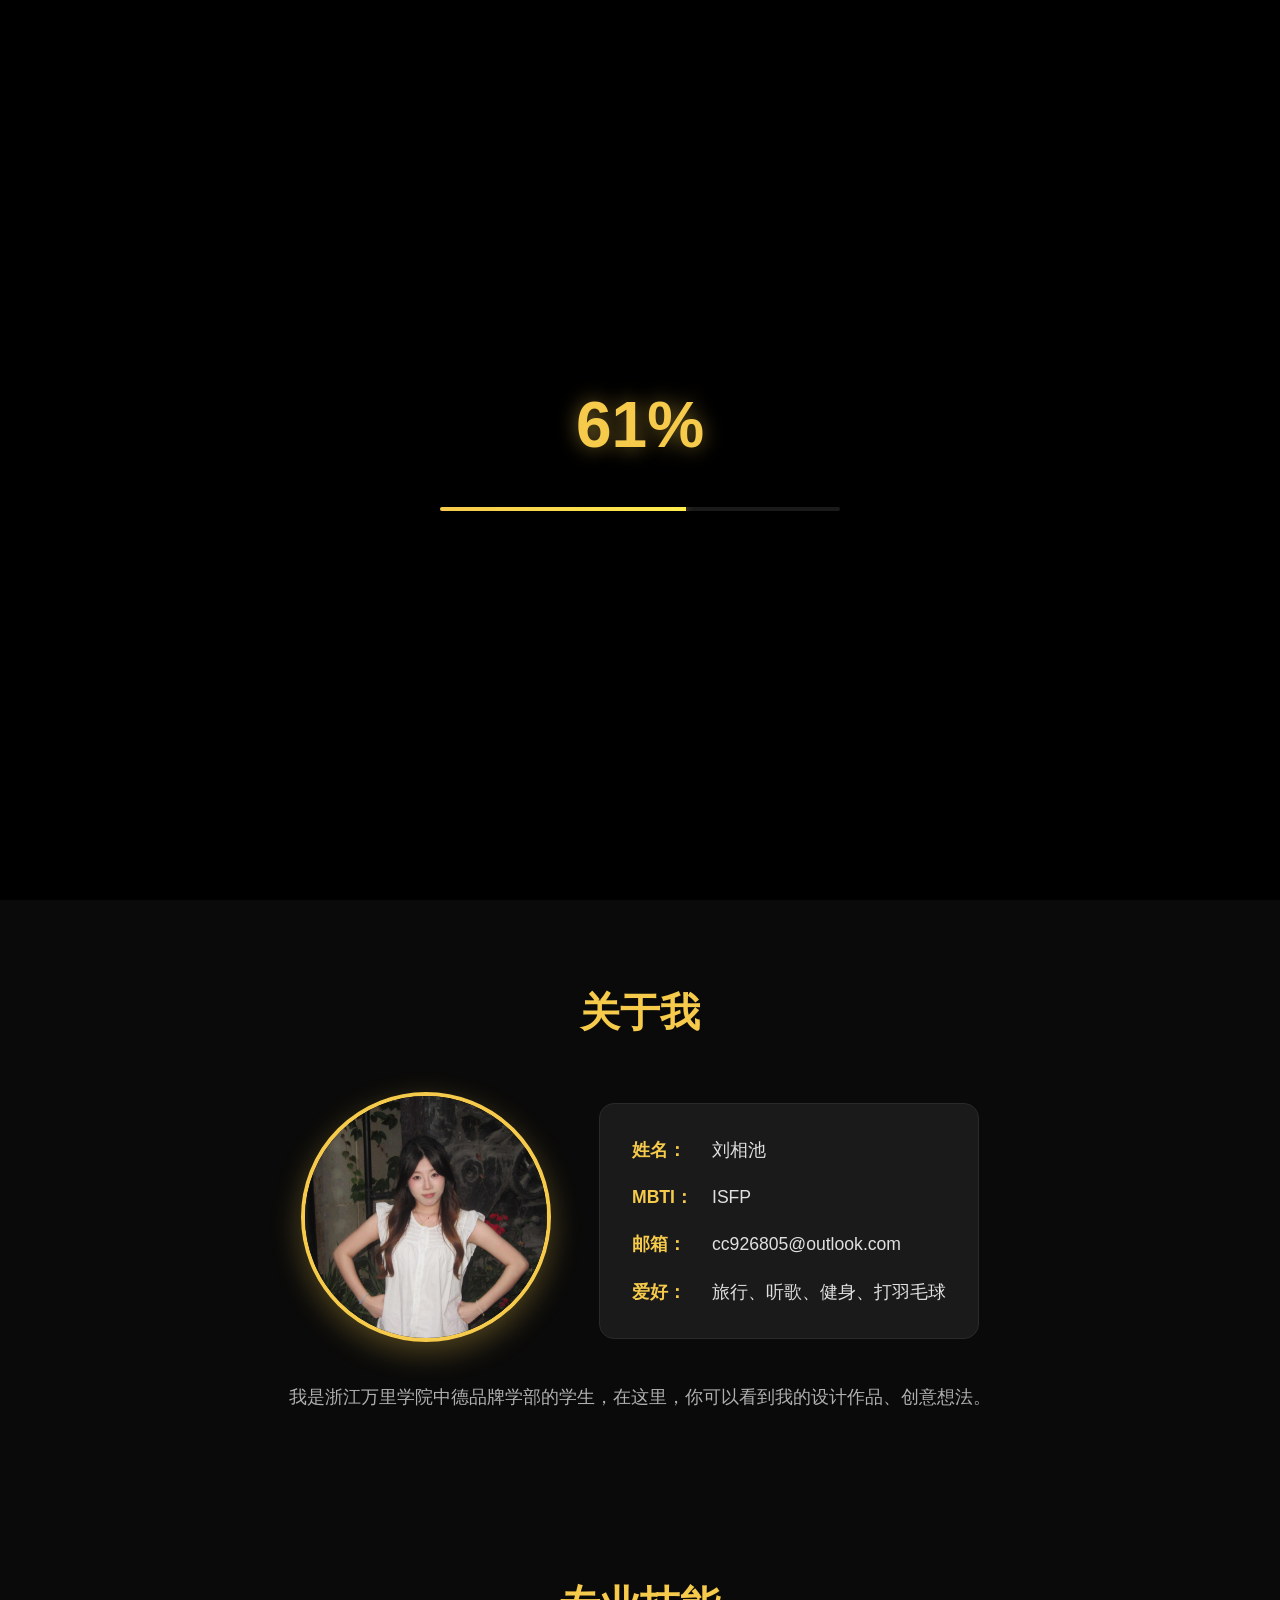
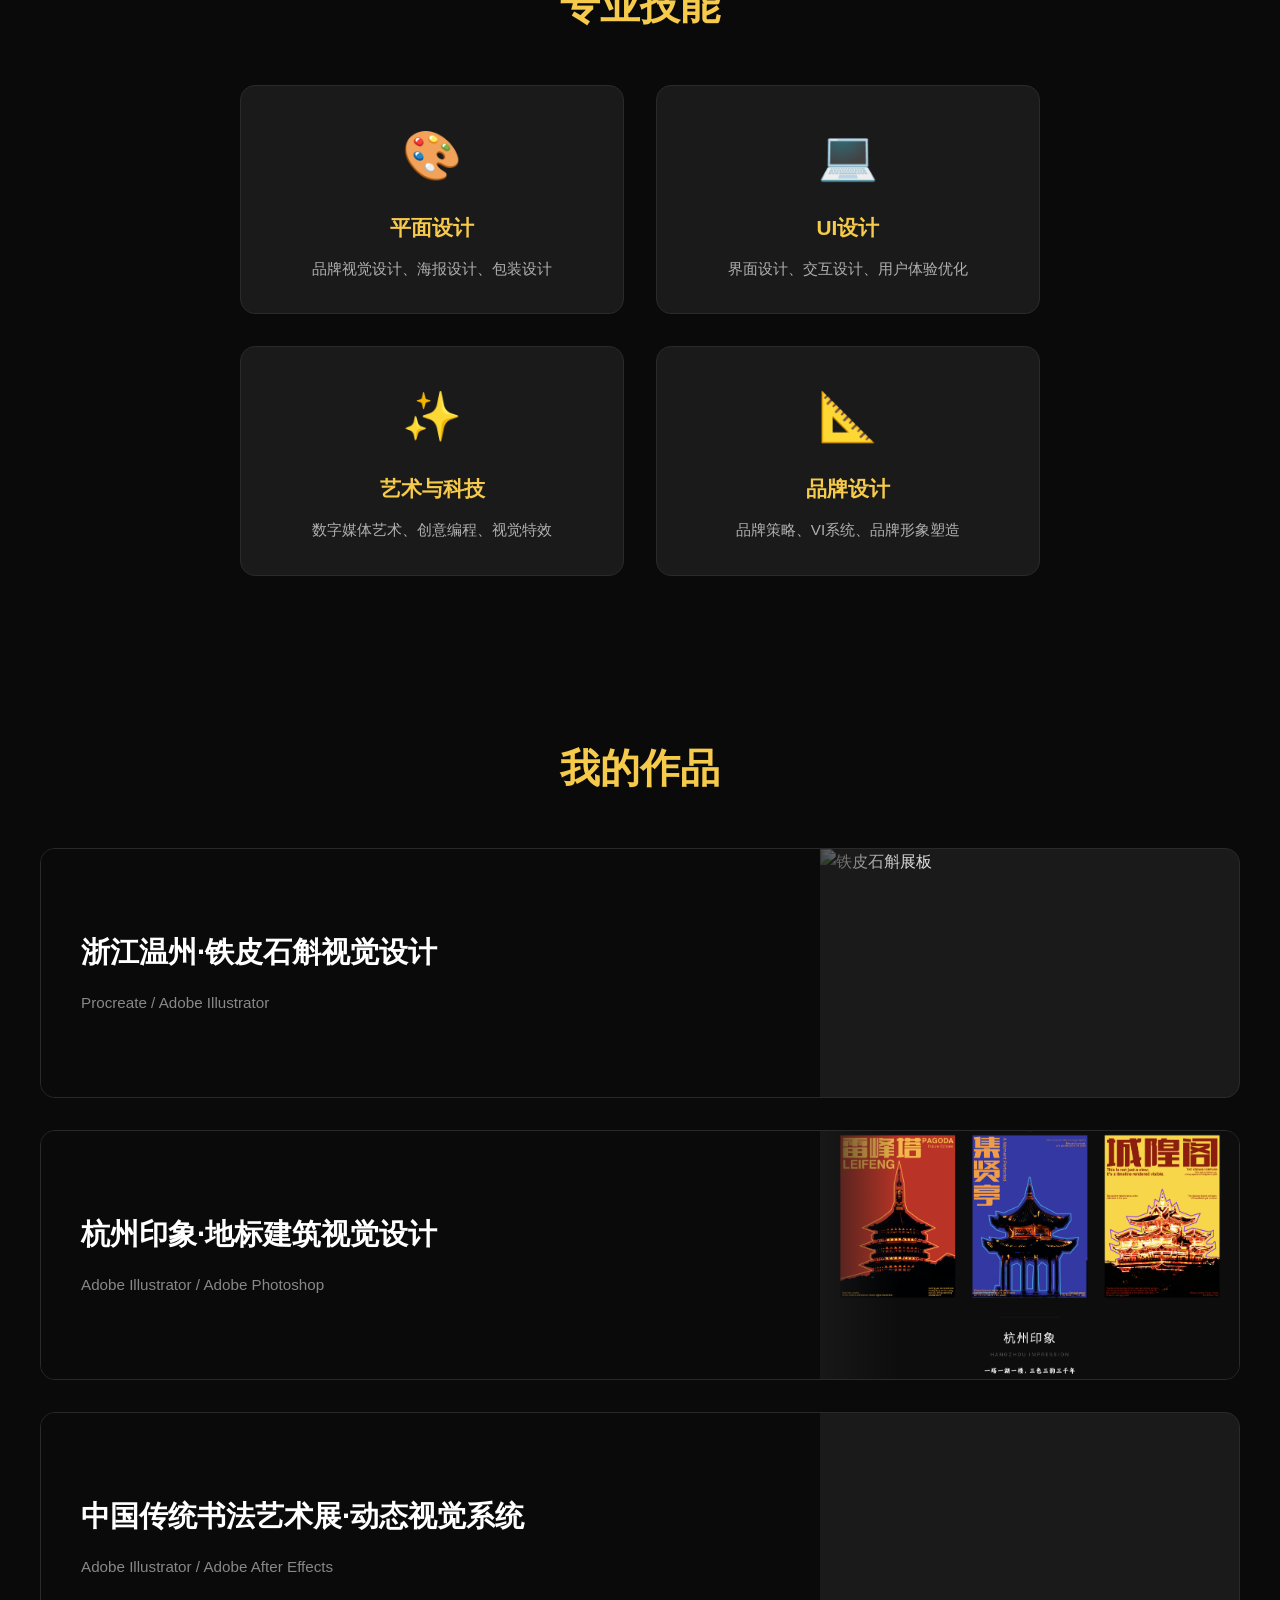
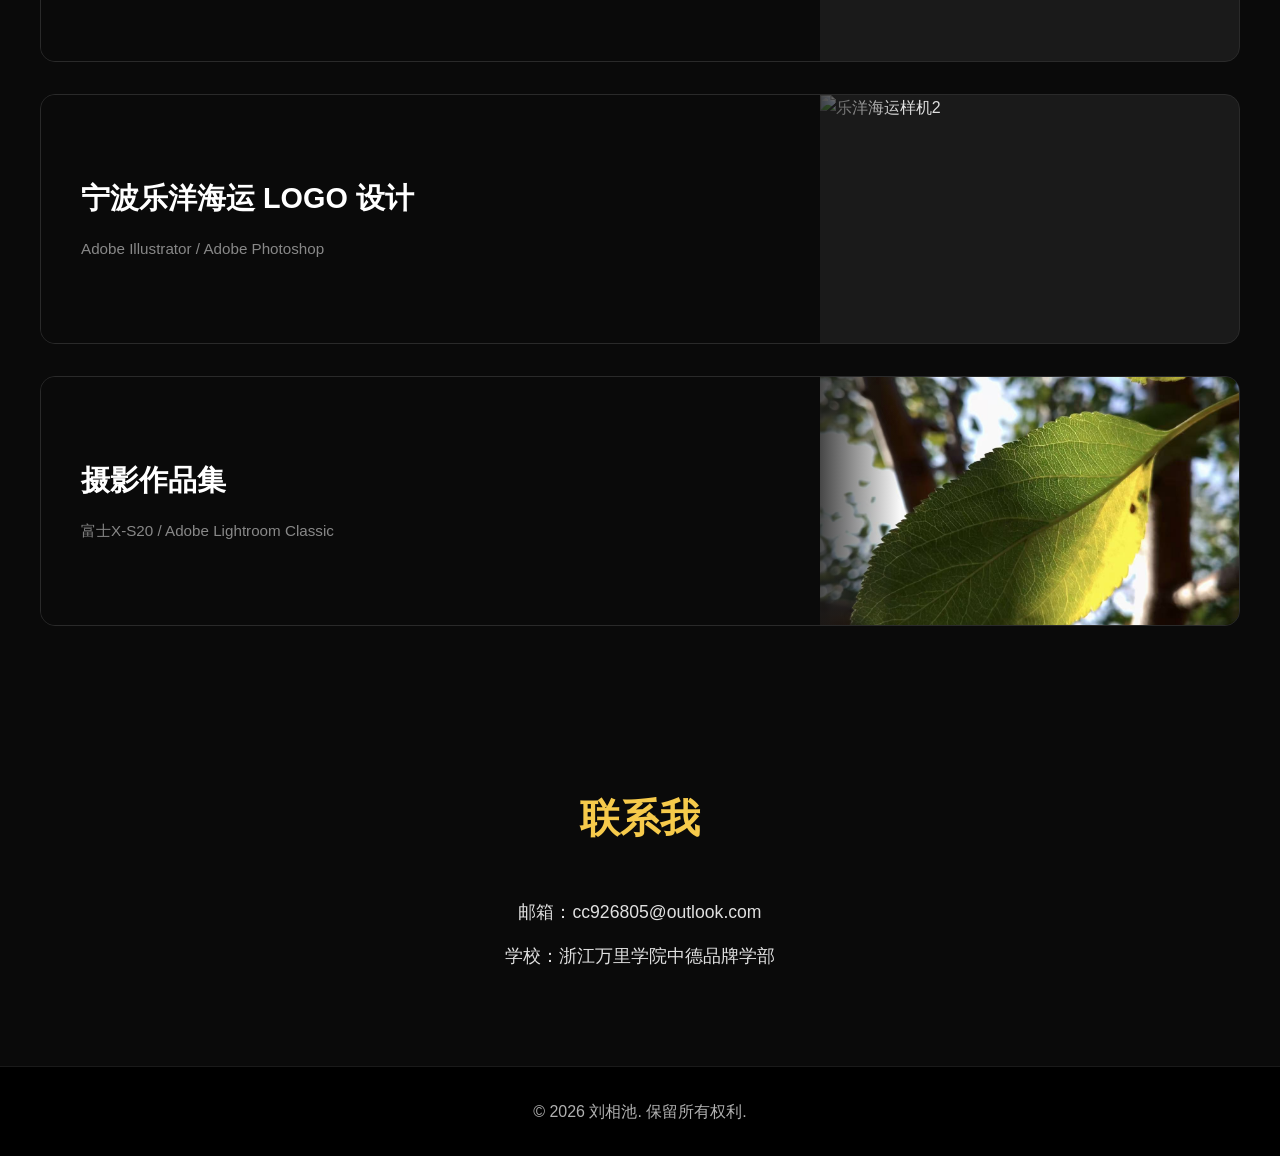
==== index.html @ c7045149 "更新作品集网站：添加多个作品项目" ====
<!DOCTYPE html>
<html lang="zh-CN">
<head>
    <meta charset="UTF-8">
    <meta name="viewport" content="width=device-width, initial-scale=1.0">
    <title>刘相池 - 作品集</title>
    <link rel="stylesheet" href="style.css">
</head>
<body>
    <!-- 加载页面 -->
    <div id="loader" class="loader">
        <div class="loader-content">
            <div class="progress-text" id="progress-text">0%</div>
            <div class="progress-bar">
                <div class="progress-fill" id="progress-fill"></div>
            </div>
        </div>
    </div>

    <!-- 导航栏 -->
    <nav class="navbar">
        <div class="container">
            <div class="logo">ELLA</div>
            <ul class="nav-links">
                <li><a href="#home">首页</a></li>
                <li><a href="#about">关于我</a></li>
                <li><a href="#skills">专业技能</a></li>
                <li><a href="#portfolio">作品集</a></li>
                <li><a href="#contact">联系方式</a></li>
            </ul>
        </div>
    </nav>

    <!-- 首页部分 -->
    <section id="home" class="hero">
        <div class="container">
            <div class="hero-content">
                <h1 class="hero-title">
                    <span class="hello">HELLO</span><br>
                    <span class="im">I'M</span><br>
                    <span class="name-liu">LIU</span><br>
                    <span class="name-xiangchi">XIANGCHI</span>
                </h1>
                <p class="hero-subtitle">浙江万里学院中德品牌学部 | 艺术与科技 | 平面设计 | UI设计</p>
            </div>
        </div>
    </section>

    <!-- 关于我部分 -->
    <section id="about" class="about">
        <div class="container">
            <h2>关于我</h2>
            <div class="about-content">
                <div class="about-avatar">
                    <img src="images/头像.JPG" alt="刘相池头像">
                </div>
                <div class="about-info-card">
                    <div class="info-item">
                        <span class="info-label">姓名：</span>
                        <span class="info-value">刘相池</span>
                    </div>
                    <div class="info-item">
                        <span class="info-label">MBTI：</span>
                        <span class="info-value">ISFP</span>
                    </div>
                    <div class="info-item">
                        <span class="info-label">邮箱：</span>
                        <span class="info-value">cc926805@outlook.com</span>
                    </div>
                    <div class="info-item">
                        <span class="info-label">爱好：</span>
                        <span class="info-value">旅行、听歌、健身、打羽毛球</span>
                    </div>
                </div>
            </div>
            <div class="about-description">
                <p>我是浙江万里学院中德品牌学部的学生，在这里，你可以看到我的设计作品、创意想法。</p>
            </div>
        </div>
    </section>

    <!-- 专业技能部分 -->
    <section id="skills" class="skills">
        <div class="container">
            <h2>专业技能</h2>
            <div class="skills-grid">
                <div class="skill-item">
                    <div class="skill-icon">🎨</div>
                    <h3>平面设计</h3>
                    <p>品牌视觉设计、海报设计、包装设计</p>
                </div>
                <div class="skill-item">
                    <div class="skill-icon">💻</div>
                    <h3>UI设计</h3>
                    <p>界面设计、交互设计、用户体验优化</p>
                </div>
                <div class="skill-item">
                    <div class="skill-icon">✨</div>
                    <h3>艺术与科技</h3>
                    <p>数字媒体艺术、创意编程、视觉特效</p>
                </div>
                <div class="skill-item">
                    <div class="skill-icon">📐</div>
                    <h3>品牌设计</h3>
                    <p>品牌策略、VI系统、品牌形象塑造</p>
                </div>
            </div>
        </div>
    </section>

    <!-- 作品集部分 -->
    <section id="portfolio" class="portfolio">
        <div class="container">
            <h2>我的作品</h2>
            <div class="portfolio-list">
                <!-- 作品卡片 1 -->
                <a href="project-dendrobium.html" class="portfolio-card-link">
                    <div class="portfolio-card">
                        <div class="card-left">
                            <h3>浙江温州·铁皮石斛视觉设计</h3>
                            <p class="software">Procreate / Adobe Illustrator</p>
                        </div>
                        <div class="card-right">
                            <div class="portfolio-preview">
                                <img src="images/展板.jpg" alt="铁皮石斛展板" class="preview-image">
                            </div>
                        </div>
                    </div>
                </a>

                <!-- 作品卡片 2 -->
                <a href="project-hangzhou.html" class="portfolio-card-link">
                    <div class="portfolio-card">
                        <div class="card-left">
                            <h3>杭州印象·地标建筑视觉设计</h3>
                            <p class="software">Adobe Illustrator / Adobe Photoshop</p>
                        </div>
                        <div class="card-right">
                            <div class="portfolio-preview">
                                <img src="images/展示图.png" alt="杭州地标建筑展示图" class="preview-image">
                            </div>
                        </div>
                    </div>
                </a>

                <!-- 作品卡片 3 -->
                <a href="project-calligraphy.html" class="portfolio-card-link">
                    <div class="portfolio-card">
                        <div class="card-left">
                            <h3>中国传统书法艺术展·动态视觉系统</h3>
                            <p class="software">Adobe Illustrator / Adobe After Effects</p>
                        </div>
                        <div class="card-right">
                            <div class="portfolio-preview">
                                <video src="images/final1.mp4" autoplay muted loop class="preview-video"></video>
                            </div>
                        </div>
                    </div>
                </a>

                <!-- 作品卡片 4 -->
                <a href="project-leyang.html" class="portfolio-card-link">
                    <div class="portfolio-card">
                        <div class="card-left">
                            <h3>宁波乐洋海运 LOGO 设计</h3>
                            <p class="software">Adobe Illustrator / Adobe Photoshop</p>
                        </div>
                        <div class="card-right">
                            <div class="portfolio-preview">
                                <img src="images/样机2.png" alt="乐洋海运样机2" class="preview-image">
                            </div>
                        </div>
                    </div>
                </a>

                <!-- 作品卡片 5 -->
                <a href="project-photography.html" class="portfolio-card-link">
                    <div class="portfolio-card">
                        <div class="card-left">
                            <h3>摄影作品集</h3>
                            <p class="software">富士X-S20 / Adobe Lightroom Classic</p>
                        </div>
                        <div class="card-right">
                            <div class="portfolio-preview">
                                <img src="images/叶.png" alt="摄影作品-叶" class="preview-image">
                            </div>
                        </div>
                    </div>
                </a>
            </div>
        </div>
    </section>

    <!-- 联系方式部分 -->
    <section id="contact" class="contact">
        <div class="container">
            <h2>联系我</h2>
            <div class="contact-info">
                <p>邮箱：cc926805@outlook.com</p>
                <p>学校：浙江万里学院中德品牌学部</p>
            </div>
        </div>
    </section>

    <!-- 页脚 -->
    <footer class="footer">
        <div class="container">
            <p>&copy; 2026 刘相池. 保留所有权利.</p>
        </div>
    </footer>

    <script src="script.js"></script>
</body>
</html>
---- style.css ----
/* 全局样式重置 */
* {
    margin: 0;
    padding: 0;
    box-sizing: border-box;
}

body {
    font-family: 'Microsoft YaHei', Arial, sans-serif;
    line-height: 1.6;
    color: #e0e0e0;
    background-color: #0a0a0a;
}

.container {
    max-width: 1600px;
    margin: 0 auto;
    padding: 0 20px;
}

/* 加载页面样式 */
.loader {
    position: fixed;
    top: 0;
    left: 0;
    width: 100%;
    height: 100%;
    background: #000;
    display: flex;
    justify-content: center;
    align-items: center;
    z-index: 9999;
    transition: opacity 0.5s ease, visibility 0.5s ease;
}

.loader.hidden {
    opacity: 0;
    visibility: hidden;
}

.loader-content {
    text-align: center;
    width: 400px;
}

.loader-text {
    color: #f6ca4b;
    font-size: 1.2rem;
    margin-bottom: 20px;
    letter-spacing: 2px;
}

.progress-bar {
    width: 100%;
    height: 4px;
    background: #1a1a1a;
    border-radius: 2px;
    overflow: hidden;
    margin-bottom: 15px;
}

.progress-fill {
    height: 100%;
    background: linear-gradient(90deg, #f6ca4b, #ffed4e);
    width: 0%;
    transition: width 0.3s ease;
    box-shadow: 0 0 10px rgba(246, 202, 75, 0.5);
}

.progress-text {
    color: #f6ca4b;
    font-size: 4rem;
    font-weight: bold;
    margin-bottom: 30px;
    text-shadow: 0 0 20px rgba(246, 202, 75, 0.5);
}

/* 导航栏样式 */
.navbar {
    background: rgba(10, 10, 10, 0.95);
    backdrop-filter: blur(10px);
    box-shadow: 0 2px 10px rgba(0,0,0,0.5);
    position: fixed;
    width: 100%;
    top: 0;
    z-index: 1000;
    border-bottom: 1px solid #1a1a1a;
}

.navbar .container {
    display: flex;
    justify-content: space-between;
    align-items: center;
    padding: 1rem 20px;
}

.logo {
    font-size: 1.5rem;
    font-weight: bold;
    color: #f6ca4b;
}

.nav-links {
    display: flex;
    list-style: none;
    gap: 2rem;
}

.nav-links a {
    text-decoration: none;
    color: #e0e0e0;
    transition: color 0.3s;
}

.nav-links a:hover {
    color: #f6ca4b;
}

/* 首页英雄区域 */
.hero {
    background: #0a0a0a;
    color: #e0e0e0;
    padding: 150px 0 100px;
    min-height: 100vh;
    display: flex;
    align-items: center;
    position: relative;
    overflow: hidden;
}

.hero .container {
    display: flex;
    justify-content: flex-start;
    width: 100%;
}

.hero-content {
    text-align: left;
    max-width: 800px;
}

.hero-title {
    font-family: 'Futura', 'Futura Bold', 'Montserrat', 'PingFang SC', 'Microsoft YaHei', sans-serif;
    font-size: 6rem;
    line-height: 0.7;
    margin-bottom: 3rem;
    font-weight: 700;
    letter-spacing: 1px;
}

.hero-title .hello {
    color: #ffffff;
    font-size: 6rem;
    font-weight: 700;
    letter-spacing: 2px;
    display: block;
    margin-bottom: 0;
    transition: all 0.4s cubic-bezier(0.4, 0, 0.2, 1);
    transform-origin: left center;
    cursor: default;
}

.hero-title .hello:hover {
    color: #f6ca4b;
    transform: scaleX(1.15);
}

.hero-title .im {
    color: #ffffff;
    font-size: 6rem;
    font-weight: 700;
    letter-spacing: 2px;
    display: block;
    margin-bottom: 0;
    transition: all 0.4s cubic-bezier(0.4, 0, 0.2, 1);
    transform-origin: left center;
    cursor: default;
}

.hero-title .im:hover {
    color: #f6ca4b;
    transform: scaleX(1.15);
}

.hero-title .name-liu {
    color: #ffffff;
    font-weight: 700;
    font-size: 6rem;
    display: block;
    margin-bottom: 0;
    transition: all 0.4s cubic-bezier(0.4, 0, 0.2, 1);
    transform-origin: left center;
    cursor: default;
}

.hero-title .name-liu:hover {
    color: #f6ca4b;
    transform: scaleX(1.15);
}

.hero-title .name-xiangchi {
    color: #ffffff;
    font-weight: 700;
    font-size: 6rem;
    display: block;
    transition: all 0.4s cubic-bezier(0.4, 0, 0.2, 1);
    transform-origin: left center;
    cursor: default;
}

.hero-title .name-xiangchi:hover {
    color: #f6ca4b;
    transform: scaleX(1.15);
}

.hero-subtitle {
    font-size: 1.2rem;
    margin-bottom: 2rem;
    color: #b0b0b0;
    text-align: left;
}

.btn {
    display: inline-block;
    padding: 12px 30px;
    background: linear-gradient(135deg, #f6ca4b, #ffed4e);
    color: #0a0a0a;
    text-decoration: none;
    border-radius: 30px;
    transition: transform 0.3s, box-shadow 0.3s;
    font-weight: bold;
}

.btn:hover {
    transform: translateY(-3px);
    box-shadow: 0 10px 20px rgba(246, 202, 75, 0.3);
}

/* 关于我部分 */
.about {
    padding: 80px 0;
    background: #0a0a0a;
}

.about h2 {
    text-align: center;
    font-size: 2.5rem;
    margin-bottom: 3rem;
    color: #f6ca4b;
}

.about-content {
    display: flex;
    align-items: center;
    justify-content: center;
    gap: 3rem;
    max-width: 900px;
    margin: 0 auto;
}

/* 头像样式 */
.about-avatar {
    flex-shrink: 0;
}

.about-avatar img {
    width: 250px;
    height: 250px;
    object-fit: cover;
    border-radius: 50%;
    border: 4px solid #f6ca4b;
    box-shadow: 0 10px 30px rgba(246, 202, 75, 0.3);
    transition: transform 0.3s ease, box-shadow 0.3s ease;
}

.about-avatar img:hover {
    transform: scale(1.05);
    box-shadow: 0 15px 40px rgba(246, 202, 75, 0.5);
}

/* 信息卡片样式 */
.about-info-card {
    background: #1a1a1a;
    border: 1px solid #2a2a2a;
    border-radius: 15px;
    padding: 2rem;
    width: fit-content;
    min-width: 350px;
}

.info-item {
    display: flex;
    margin-bottom: 1.2rem;
    font-size: 1.1rem;
    line-height: 1.6;
}

.info-item:last-child {
    margin-bottom: 0;
}

.info-label {
    color: #f6ca4b;
    font-weight: 600;
    min-width: 80px;
    flex-shrink: 0;
}

.info-value {
    color: #e0e0e0;
}

/* 描述文字 */
.about-description {
    max-width: 800px;
    margin: 2rem auto 0;
    text-align: center;
}

.about-description p {
    font-size: 1.1rem;
    line-height: 1.8;
    color: #b0b0b0;
}

/* 专业技能部分 */
.skills {
    padding: 80px 0;
    background: #0a0a0a;
}

.skills h2 {
    text-align: center;
    font-size: 2.5rem;
    margin-bottom: 3rem;
    color: #f6ca4b;
}

.skills-grid {
    display: grid;
    grid-template-columns: repeat(2, 1fr);
    gap: 2rem;
    max-width: 800px;
    margin: 0 auto;
}

.skill-item {
    background: #1a1a1a;
    padding: 2rem;
    border-radius: 15px;
    text-align: center;
    border: 1px solid #2a2a2a;
    transition: transform 0.3s ease, box-shadow 0.3s ease;
}

.skill-item:hover {
    transform: translateY(-10px);
    box-shadow: 0 10px 30px rgba(246, 202, 75, 0.2);
    border-color: #f6ca4b;
}

.skill-icon {
    font-size: 3rem;
    margin-bottom: 1rem;
}

.skill-item h3 {
    color: #f6ca4b;
    font-size: 1.3rem;
    margin-bottom: 0.8rem;
}

.skill-item p {
    color: #b0b0b0;
    font-size: 0.95rem;
    line-height: 1.6;
}

/* 作品集部分 */
.portfolio {
    padding: 80px 0;
    background: #0a0a0a;
}

.portfolio h2 {
    text-align: center;
    font-size: 2.5rem;
    margin-bottom: 3rem;
    color: #f6ca4b;
}

.portfolio-list {
    display: flex;
    flex-direction: column;
    gap: 2rem;
    max-width: 1200px;
    margin: 0 auto;
}

.portfolio-card {
    display: flex;
    background: #1a1a1a;
    border-radius: 15px;
    overflow: hidden;
    border: 1px solid #2a2a2a;
    transition: all 0.3s cubic-bezier(0.4, 0, 0.2, 1);
    height: 250px;
}

.portfolio-card-link {
    text-decoration: none;
    color: inherit;
    display: block;
}

.portfolio-card-link:hover .portfolio-card {
    transform: translateY(-8px);
    border-color: #f6ca4b;
    box-shadow: 0 15px 40px rgba(246, 202, 75, 0.2);
}

.card-left {
    flex: 0 0 65%;
    padding: 2.5rem;
    display: flex;
    flex-direction: column;
    justify-content: center;
    background: #0a0a0a;
}

.card-left h3 {
    color: #ffffff;
    font-size: 1.8rem;
    margin-bottom: 1rem;
    font-weight: 700;
}

.card-left .software {
    color: #888;
    font-size: 0.95rem;
    line-height: 1.6;
}

.card-right {
    flex: 0 0 35%;
    position: relative;
    overflow: hidden;
    display: flex;
    align-items: center;
    justify-content: center;
}

.portfolio-preview {
    width: 100%;
    height: 100%;
    position: relative;
    overflow: hidden;
}

.portfolio-preview::before {
    content: '';
    position: absolute;
    left: 0;
    top: 0;
    width: 80px;
    height: 100%;
    background: linear-gradient(to right, rgba(26, 26, 26, 0.8), transparent);
    z-index: 1;
    pointer-events: none;
}

.preview-placeholder {
    width: 100%;
    height: 100%;
    background: linear-gradient(135deg, #2a2a2a 0%, #3a3a3a 100%);
    display: flex;
    align-items: center;
    justify-content: center;
    color: #666;
    font-size: 1.2rem;
    transition: transform 0.4s ease;
}

.preview-image {
    width: 100%;
    height: 100%;
    object-fit: cover;
    object-position: center center;
    transition: transform 0.4s ease;
}

.preview-video {
    width: 100%;
    height: 100%;
    object-fit: cover;
    transition: transform 0.4s ease;
}

.portfolio-card:hover .preview-image {
    transform: scale(1.05);
}

/* 联系方式部分 */
.contact {
    padding: 80px 0;
    background: #0a0a0a;
}

.contact h2 {
    text-align: center;
    font-size: 2.5rem;
    margin-bottom: 3rem;
    color: #f6ca4b;
}

.contact-info {
    text-align: center;
}

.contact-info p {
    font-size: 1.1rem;
    margin-bottom: 1rem;
    color: #e0e0e0;
}

/* 页脚 */
.footer {
    background: #000;
    color: #b0b0b0;
    text-align: center;
    padding: 2rem 0;
    border-top: 1px solid #1a1a1a;
}

/* 响应式设计 */
@media (max-width: 768px) {
    .nav-links {
        gap: 1rem;
    }
    
    .hero-title {
        font-size: 3.5rem;
    }
    
    .hero-title .hello,
    .hero-title .im,
    .hero-title .name-liu,
    .hero-title .name-xiangchi {
        font-size: 3.5rem;
    }
    
    .hero-subtitle {
        font-size: 1rem;
    }
    
    /* 关于我部分响应式 */
    .about-content {
        flex-direction: column;
        gap: 2rem;
    }
    
    .about-avatar img {
        width: 200px;
        height: 200px;
    }
    
    .about-info-card {
        width: 100%;
    }
    
    .info-label {
        min-width: 60px;
    }
    
    .hero-decoration {
        width: 250px;
        height: 250px;
        right: 5%;
    }
    
    .portfolio-grid {
        grid-template-columns: 1fr;
    }
}
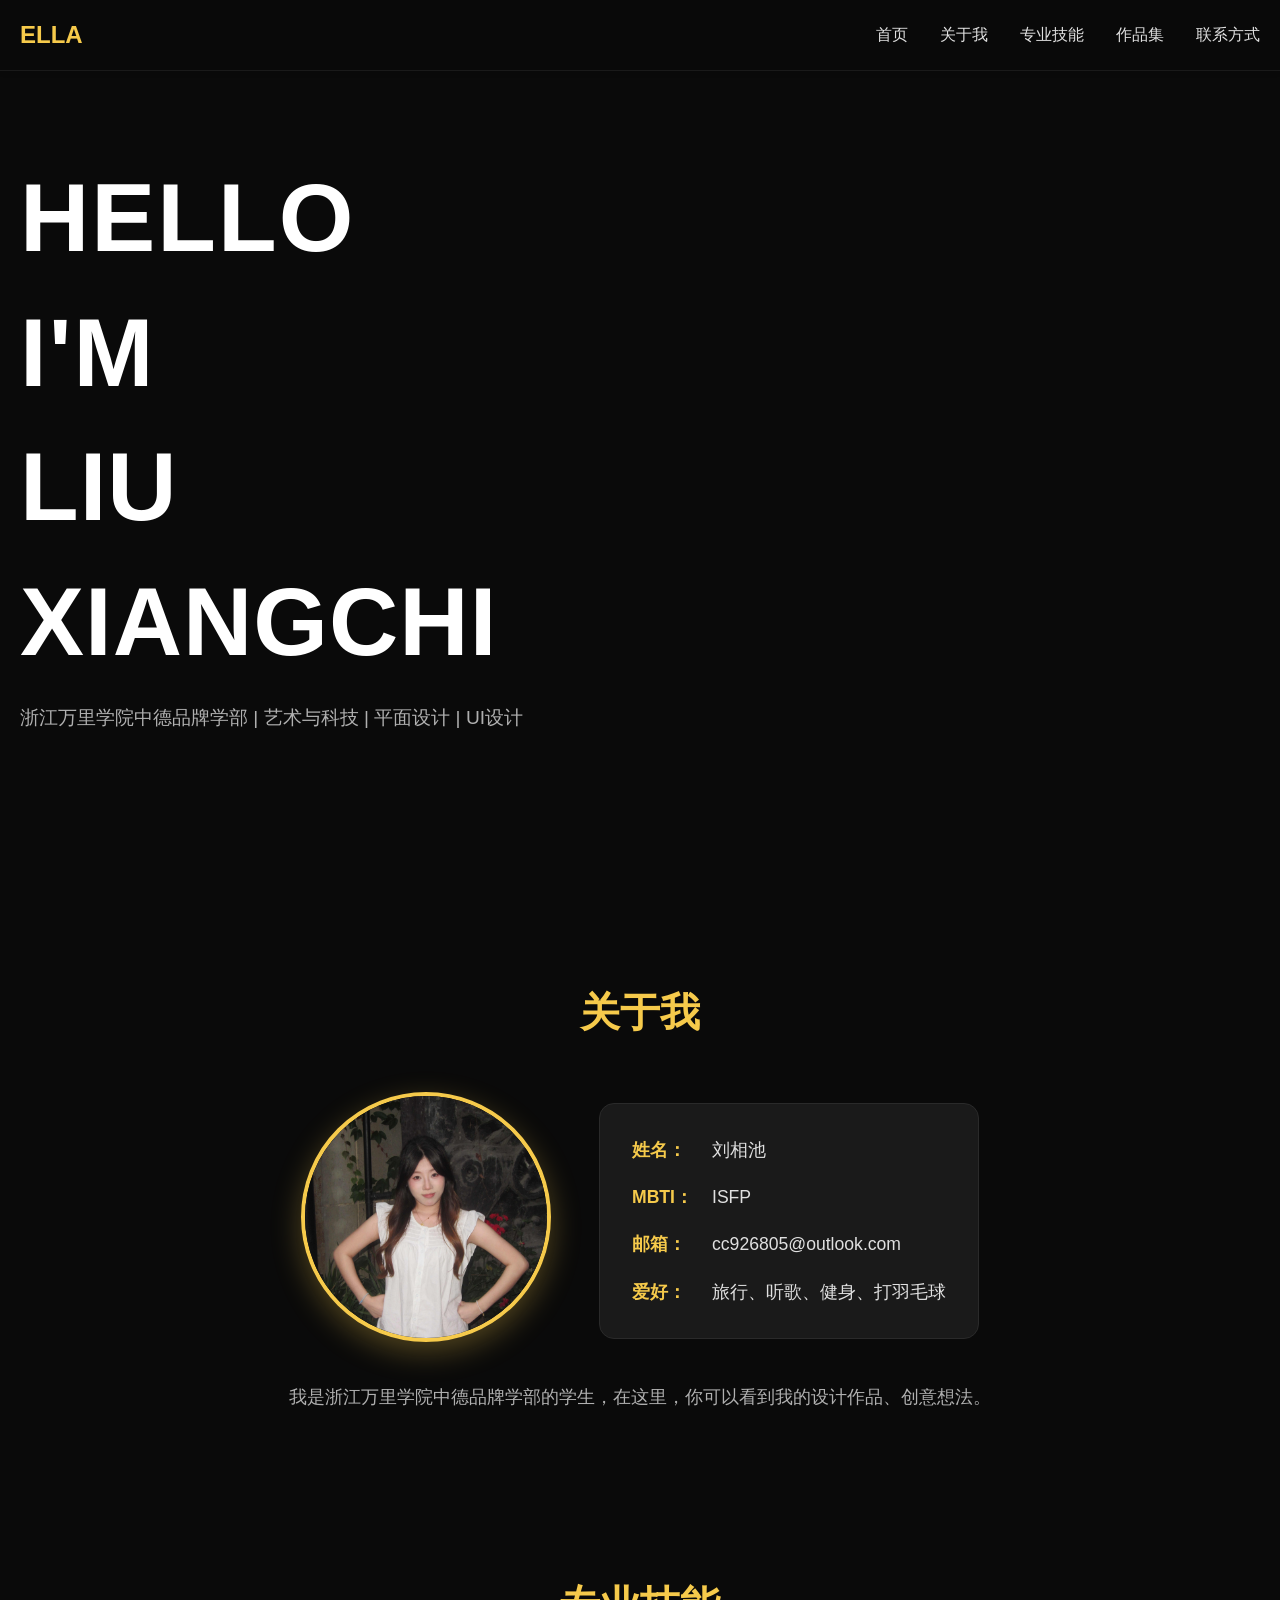
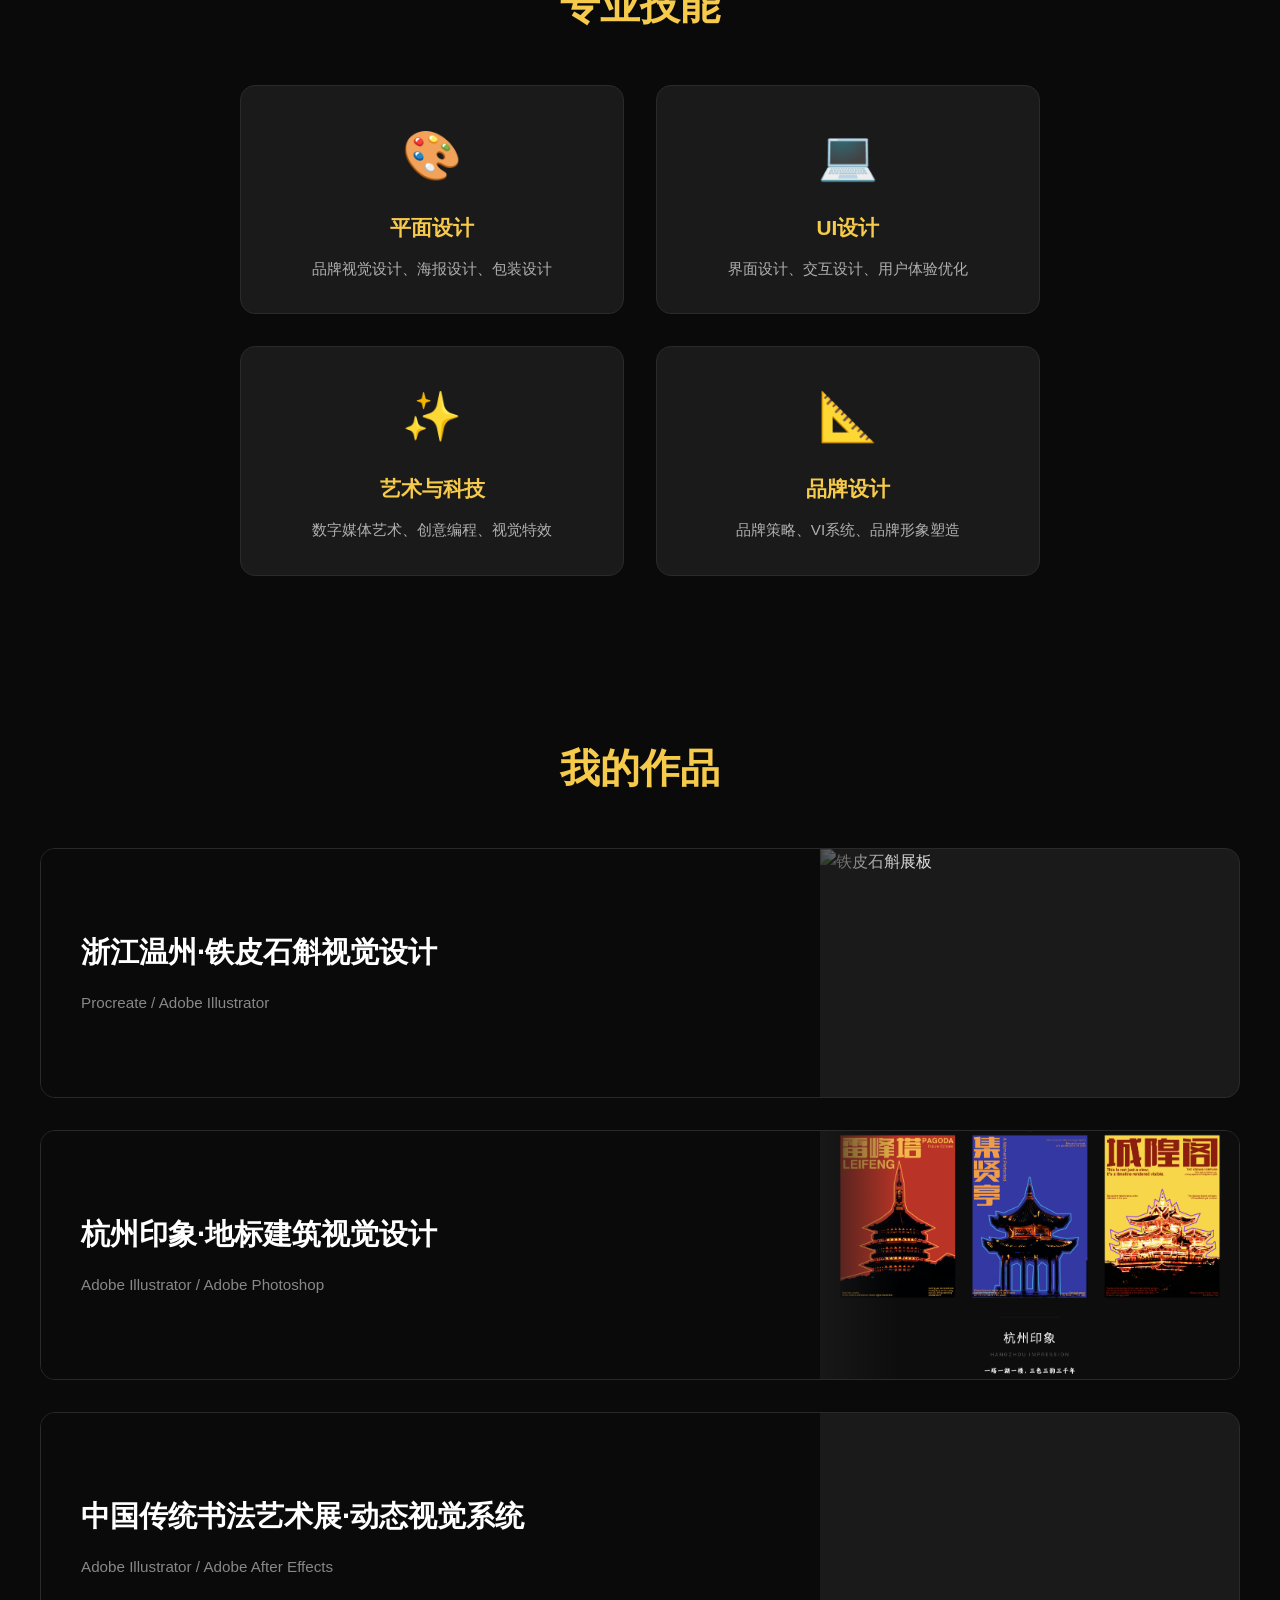
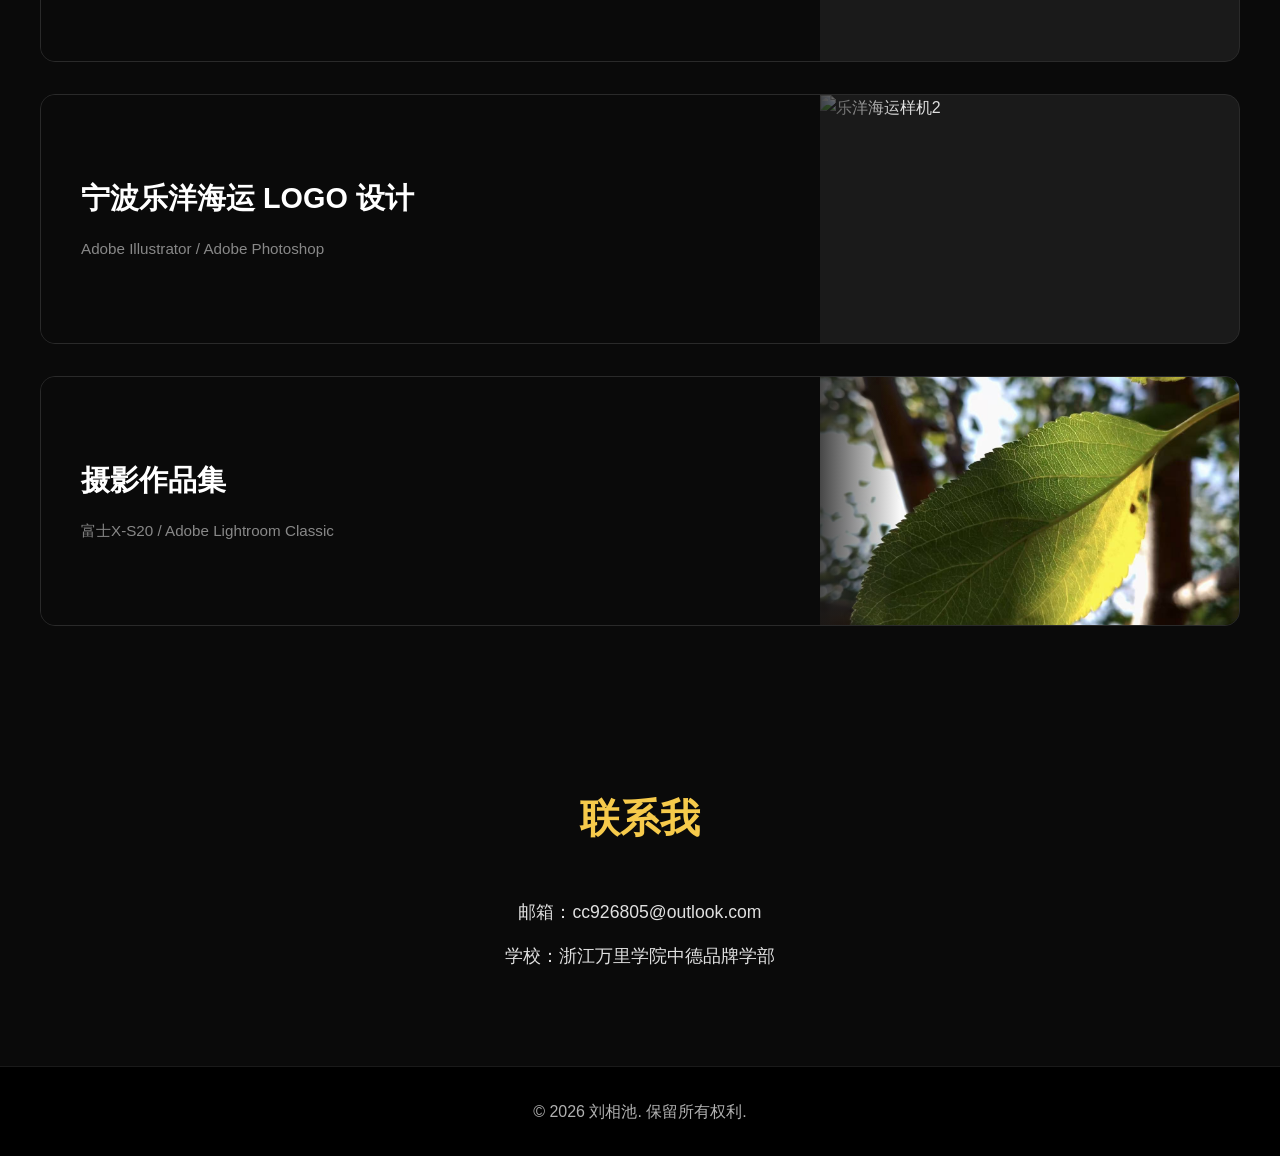
==== commit 86be525c: "删除所有加载页面相关代码" ====
--- a/index.html
+++ b/index.html
@@ -7,15 +7,6 @@
     <link rel="stylesheet" href="style.css">
 </head>
 <body>
-    <!-- 加载页面 -->
-    <div id="loader" class="loader">
-        <div class="loader-content">
-            <div class="progress-text" id="progress-text">0%</div>
-            <div class="progress-bar">
-                <div class="progress-fill" id="progress-fill"></div>
-            </div>
-        </div>
-    </div>
 
     <!-- 导航栏 -->
     <nav class="navbar">
--- a/style.css
+++ b/style.css
@@ -16,63 +16,6 @@
     max-width: 1600px;
     margin: 0 auto;
     padding: 0 20px;
-}
-
-/* 加载页面样式 */
-.loader {
-    position: fixed;
-    top: 0;
-    left: 0;
-    width: 100%;
-    height: 100%;
-    background: #000;
-    display: flex;
-    justify-content: center;
-    align-items: center;
-    z-index: 9999;
-    transition: opacity 0.5s ease, visibility 0.5s ease;
-}
-
-.loader.hidden {
-    opacity: 0;
-    visibility: hidden;
-}
-
-.loader-content {
-    text-align: center;
-    width: 400px;
-}
-
-.loader-text {
-    color: #f6ca4b;
-    font-size: 1.2rem;
-    margin-bottom: 20px;
-    letter-spacing: 2px;
-}
-
-.progress-bar {
-    width: 100%;
-    height: 4px;
-    background: #1a1a1a;
-    border-radius: 2px;
-    overflow: hidden;
-    margin-bottom: 15px;
-}
-
-.progress-fill {
-    height: 100%;
-    background: linear-gradient(90deg, #f6ca4b, #ffed4e);
-    width: 0%;
-    transition: width 0.3s ease;
-    box-shadow: 0 0 10px rgba(246, 202, 75, 0.5);
-}
-
-.progress-text {
-    color: #f6ca4b;
-    font-size: 4rem;
-    font-weight: bold;
-    margin-bottom: 30px;
-    text-shadow: 0 0 20px rgba(246, 202, 75, 0.5);
 }
 
 /* 导航栏样式 */
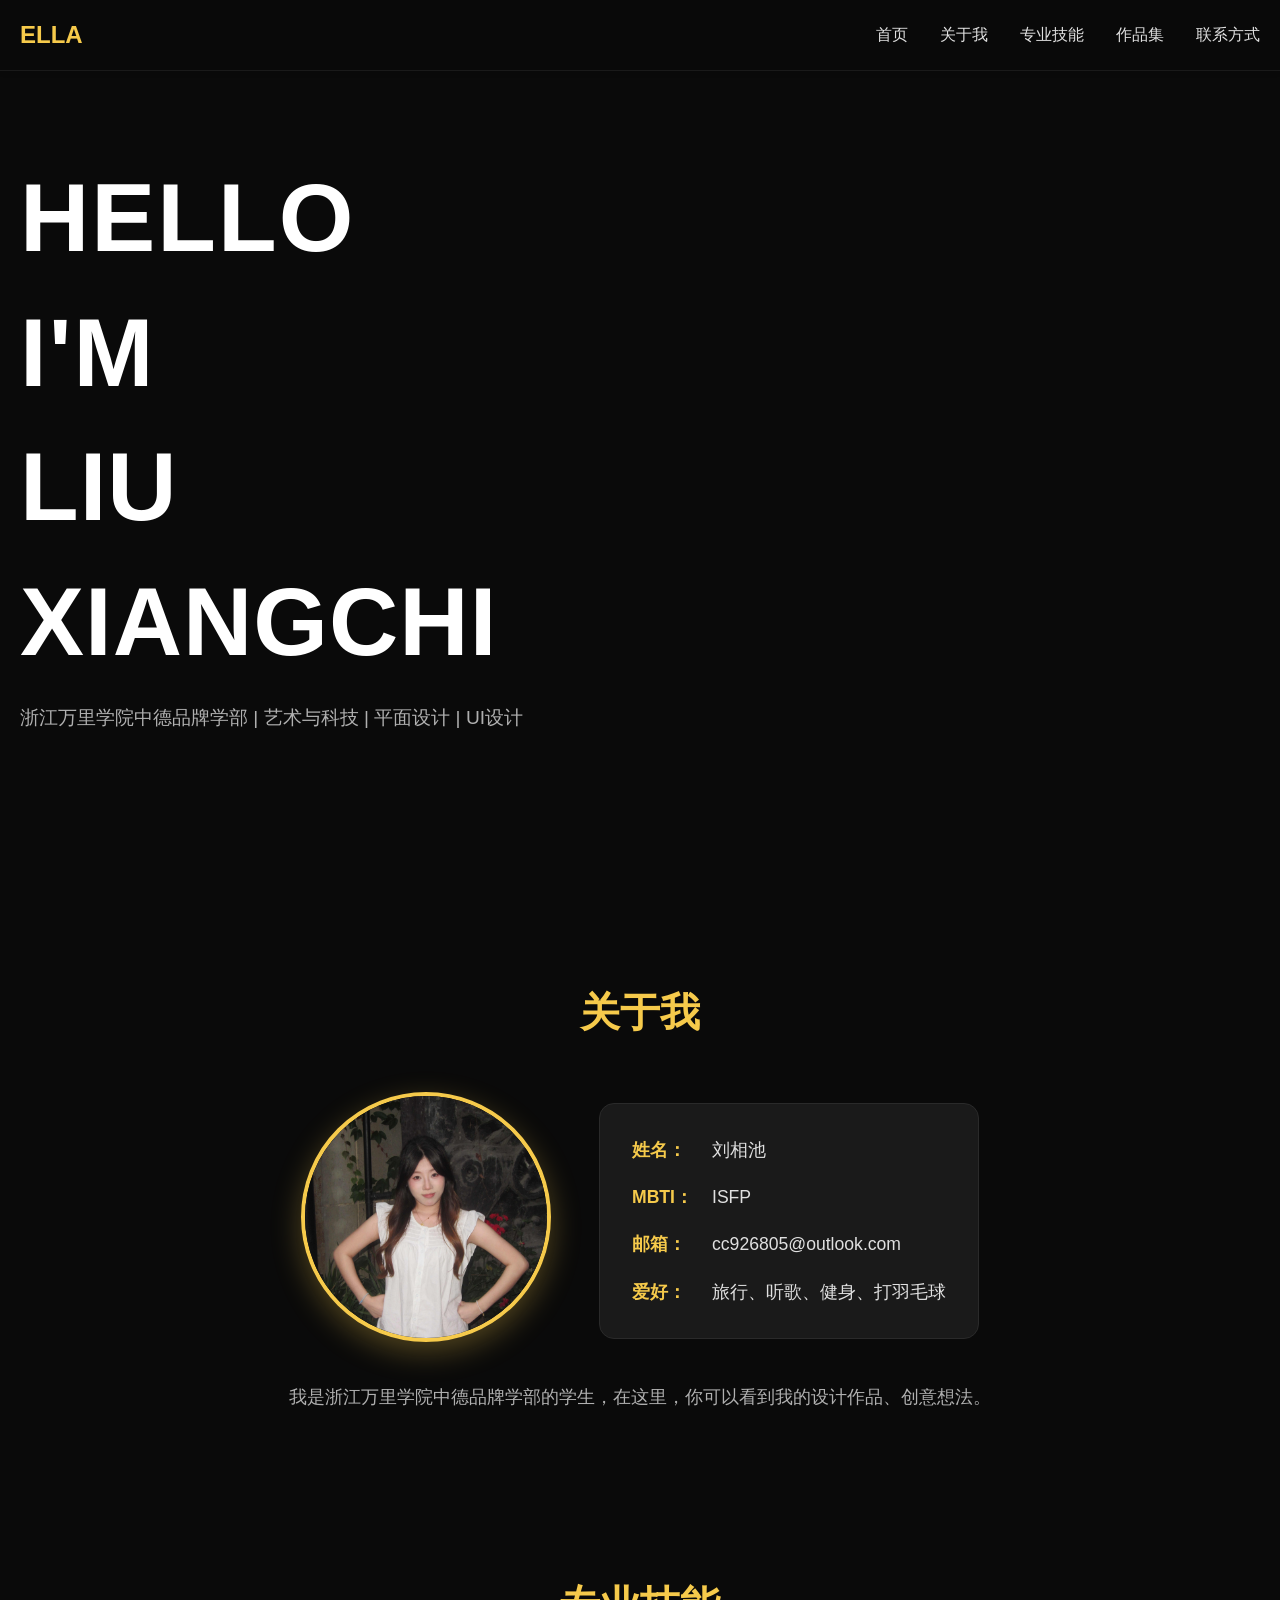
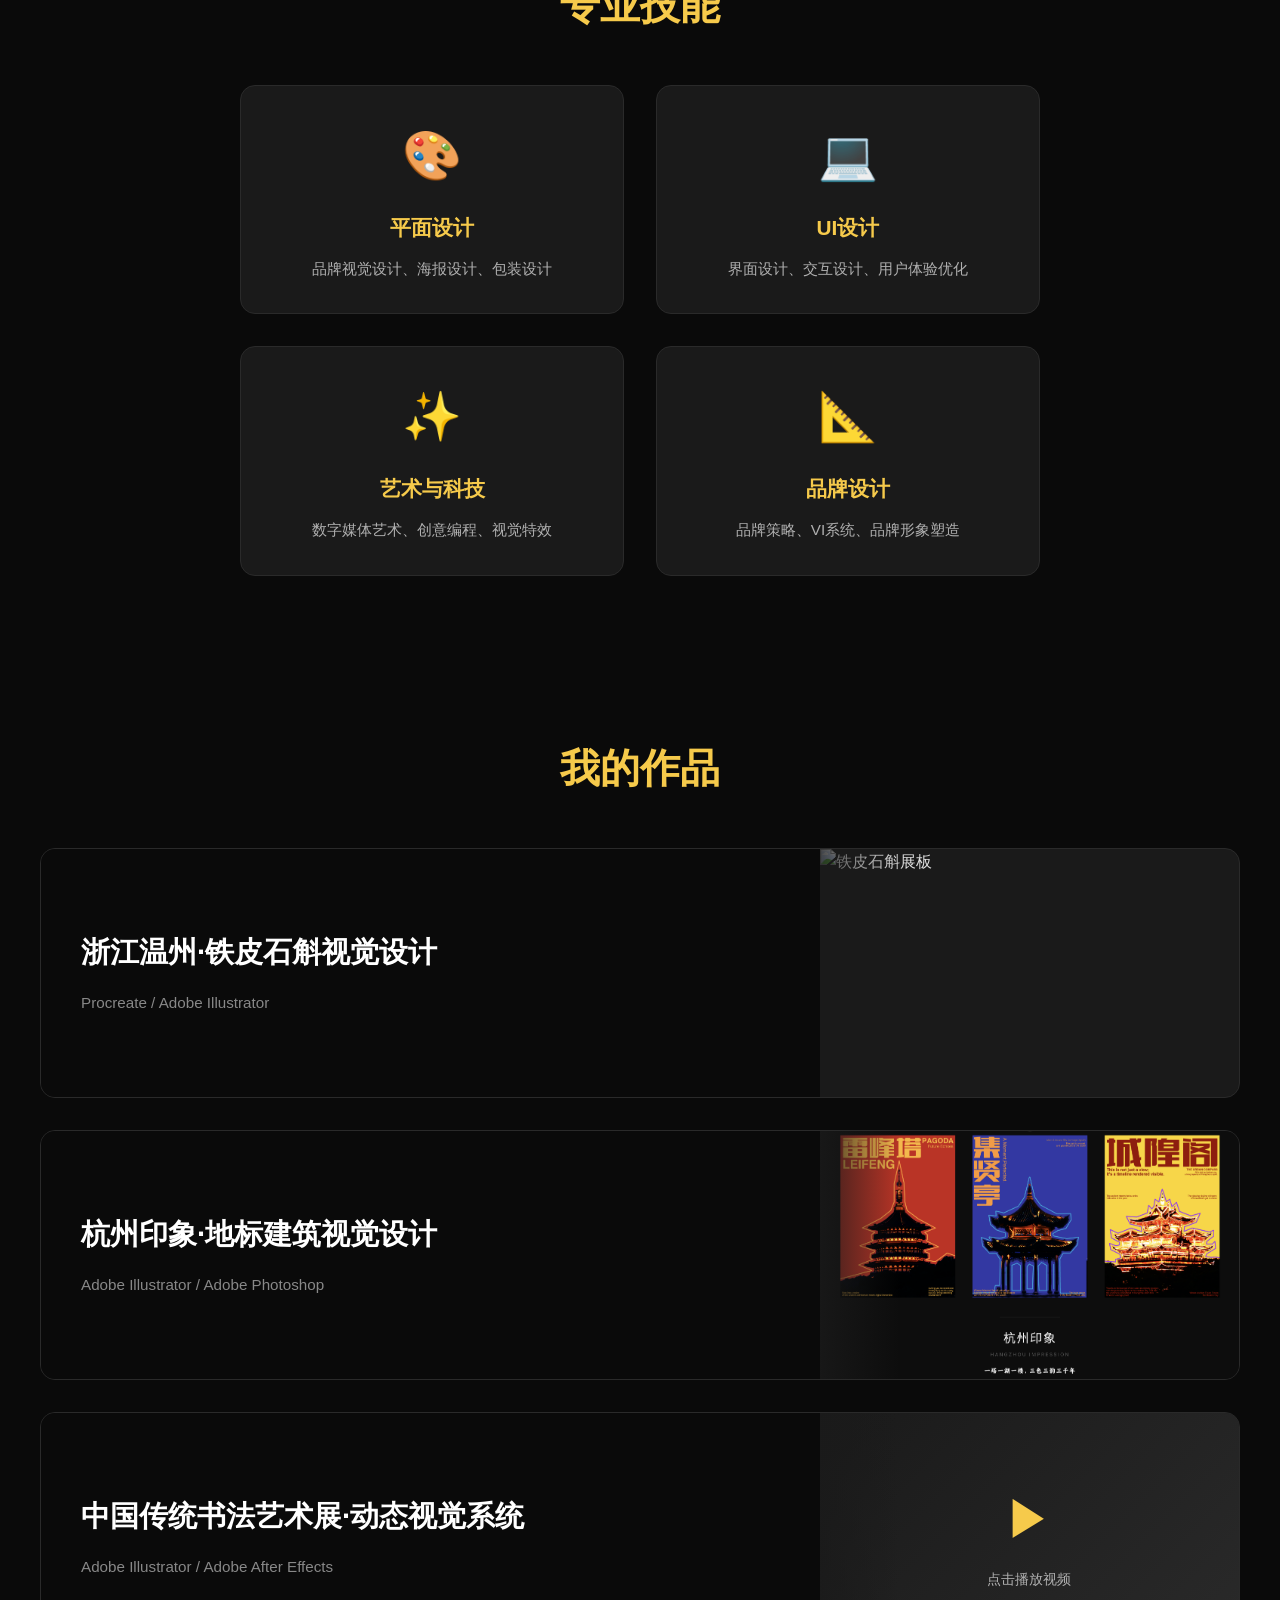
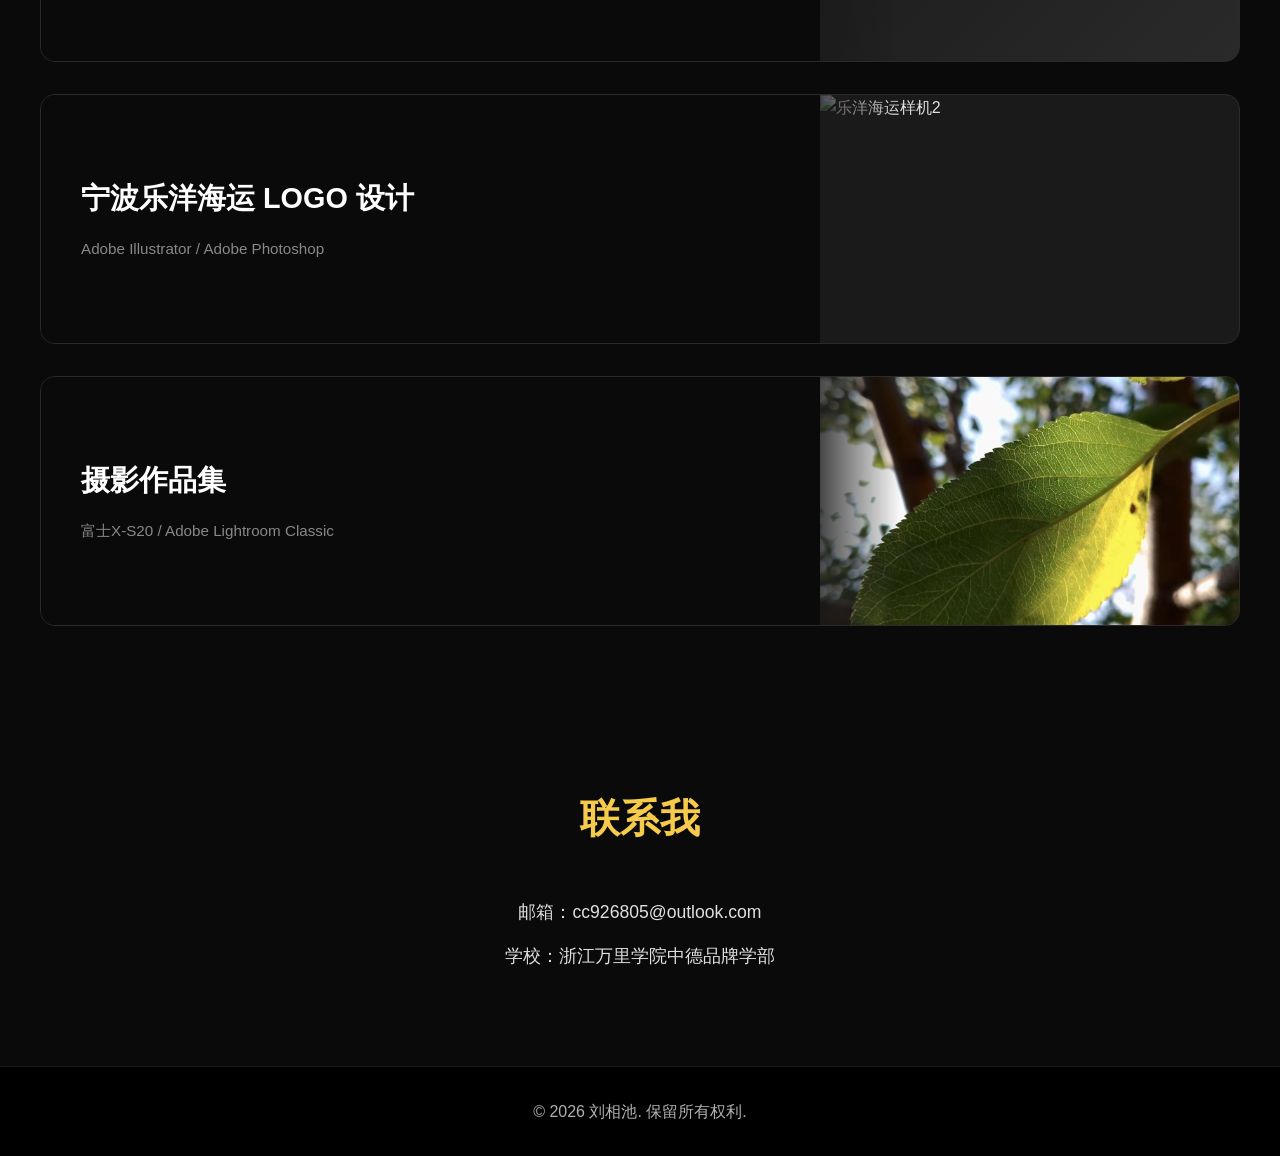
==== commit cdefad87: "优化加载性能：添加图片懒加载和视频点击播放功能" ====
--- a/index.html
+++ b/index.html
@@ -113,7 +113,7 @@
                         </div>
                         <div class="card-right">
                             <div class="portfolio-preview">
-                                <img src="images/展板.jpg" alt="铁皮石斛展板" class="preview-image">
+                                <img data-src="images/展板.jpg" alt="铁皮石斛展板" class="preview-image lazy-load">
                             </div>
                         </div>
                     </div>
@@ -128,7 +128,7 @@
                         </div>
                         <div class="card-right">
                             <div class="portfolio-preview">
-                                <img src="images/展示图.png" alt="杭州地标建筑展示图" class="preview-image">
+                                <img data-src="images/展示图.png" alt="杭州地标建筑展示图" class="preview-image lazy-load">
                             </div>
                         </div>
                     </div>
@@ -142,8 +142,11 @@
                             <p class="software">Adobe Illustrator / Adobe After Effects</p>
                         </div>
                         <div class="card-right">
-                            <div class="portfolio-preview">
-                                <video src="images/final1.mp4" autoplay muted loop class="preview-video"></video>
+                            <div class="portfolio-preview video-preview" data-video="images/final1.mp4">
+                                <div class="video-placeholder">
+                                    <div class="play-button">▶</div>
+                                    <p class="video-hint">点击播放视频</p>
+                                </div>
                             </div>
                         </div>
                     </div>
@@ -158,7 +161,7 @@
                         </div>
                         <div class="card-right">
                             <div class="portfolio-preview">
-                                <img src="images/样机2.png" alt="乐洋海运样机2" class="preview-image">
+                                <img data-src="images/样机2.png" alt="乐洋海运样机2" class="preview-image lazy-load">
                             </div>
                         </div>
                     </div>
@@ -173,7 +176,7 @@
                         </div>
                         <div class="card-right">
                             <div class="portfolio-preview">
-                                <img src="images/叶.png" alt="摄影作品-叶" class="preview-image">
+                                <img data-src="images/叶.png" alt="摄影作品-叶" class="preview-image lazy-load">
                             </div>
                         </div>
                     </div>
--- a/style.css
+++ b/style.css
@@ -439,6 +439,39 @@
     transition: transform 0.4s ease;
 }
 
+/* 视频占位符样式 */
+.video-placeholder {
+    width: 100%;
+    height: 100%;
+    display: flex;
+    flex-direction: column;
+    align-items: center;
+    justify-content: center;
+    background: linear-gradient(135deg, #1a1a1a 0%, #2a2a2a 100%);
+    cursor: pointer;
+    transition: all 0.3s ease;
+}
+
+.play-button {
+    font-size: 3rem;
+    color: #f6ca4b;
+    margin-bottom: 10px;
+    transition: transform 0.3s ease;
+}
+
+.video-hint {
+    color: #b0b0b0;
+    font-size: 0.9rem;
+}
+
+.video-preview:hover .video-placeholder {
+    background: linear-gradient(135deg, #2a2a2a 0%, #3a3a3a 100%);
+}
+
+.video-preview:hover .play-button {
+    transform: scale(1.2);
+}
+
 .portfolio-card:hover .preview-image {
     transform: scale(1.05);
 }
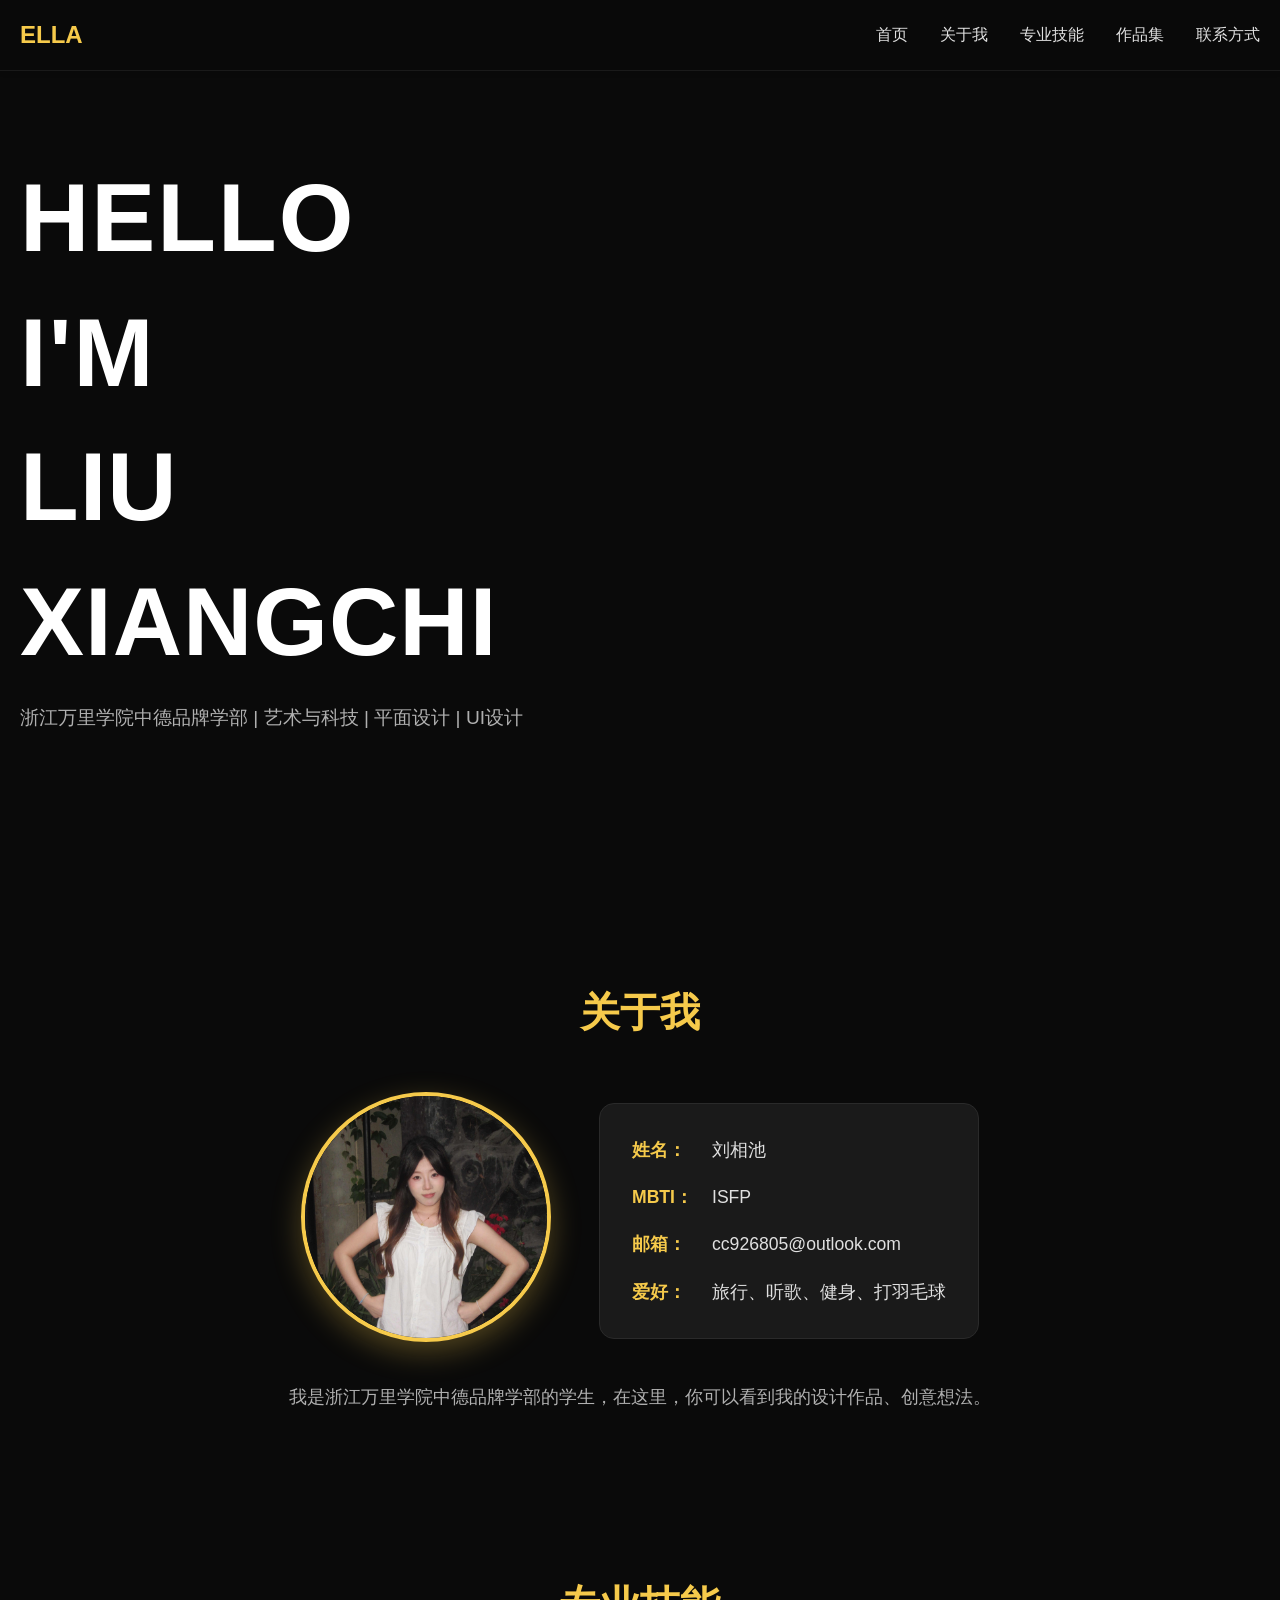
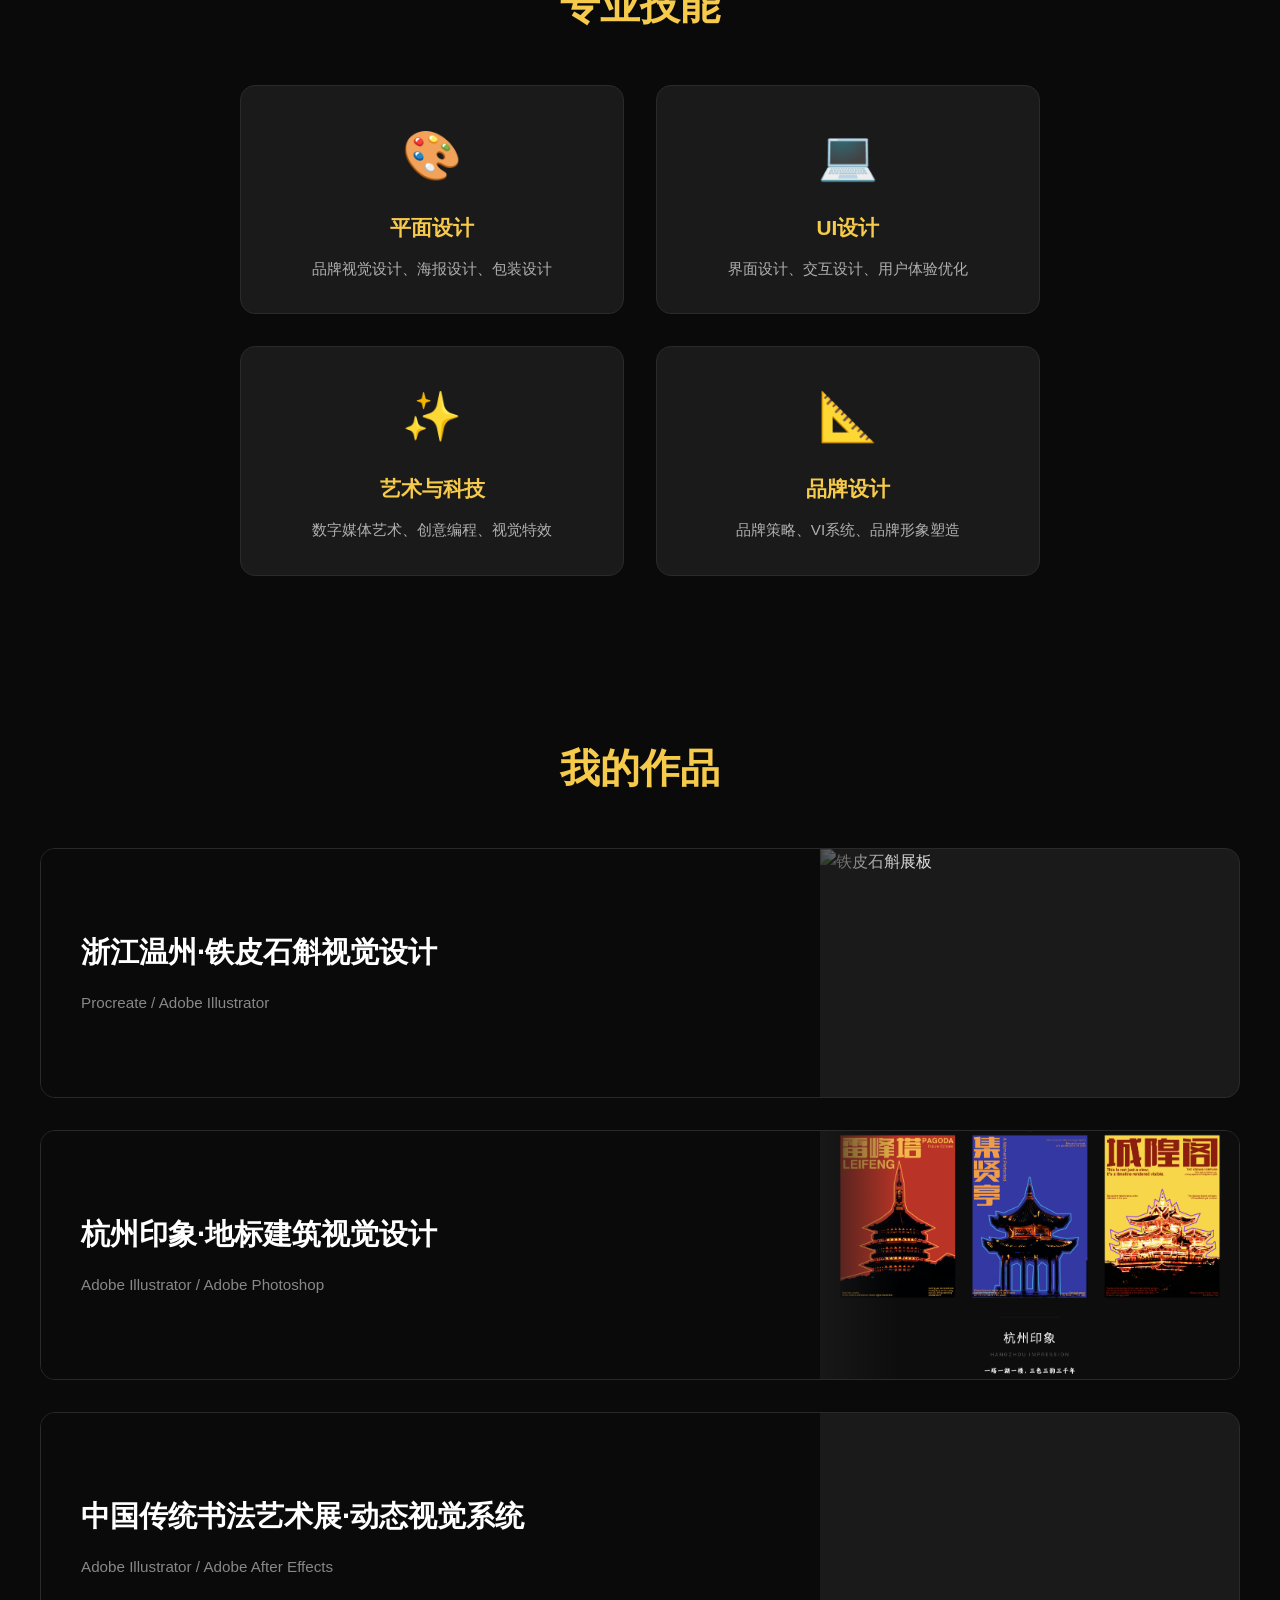
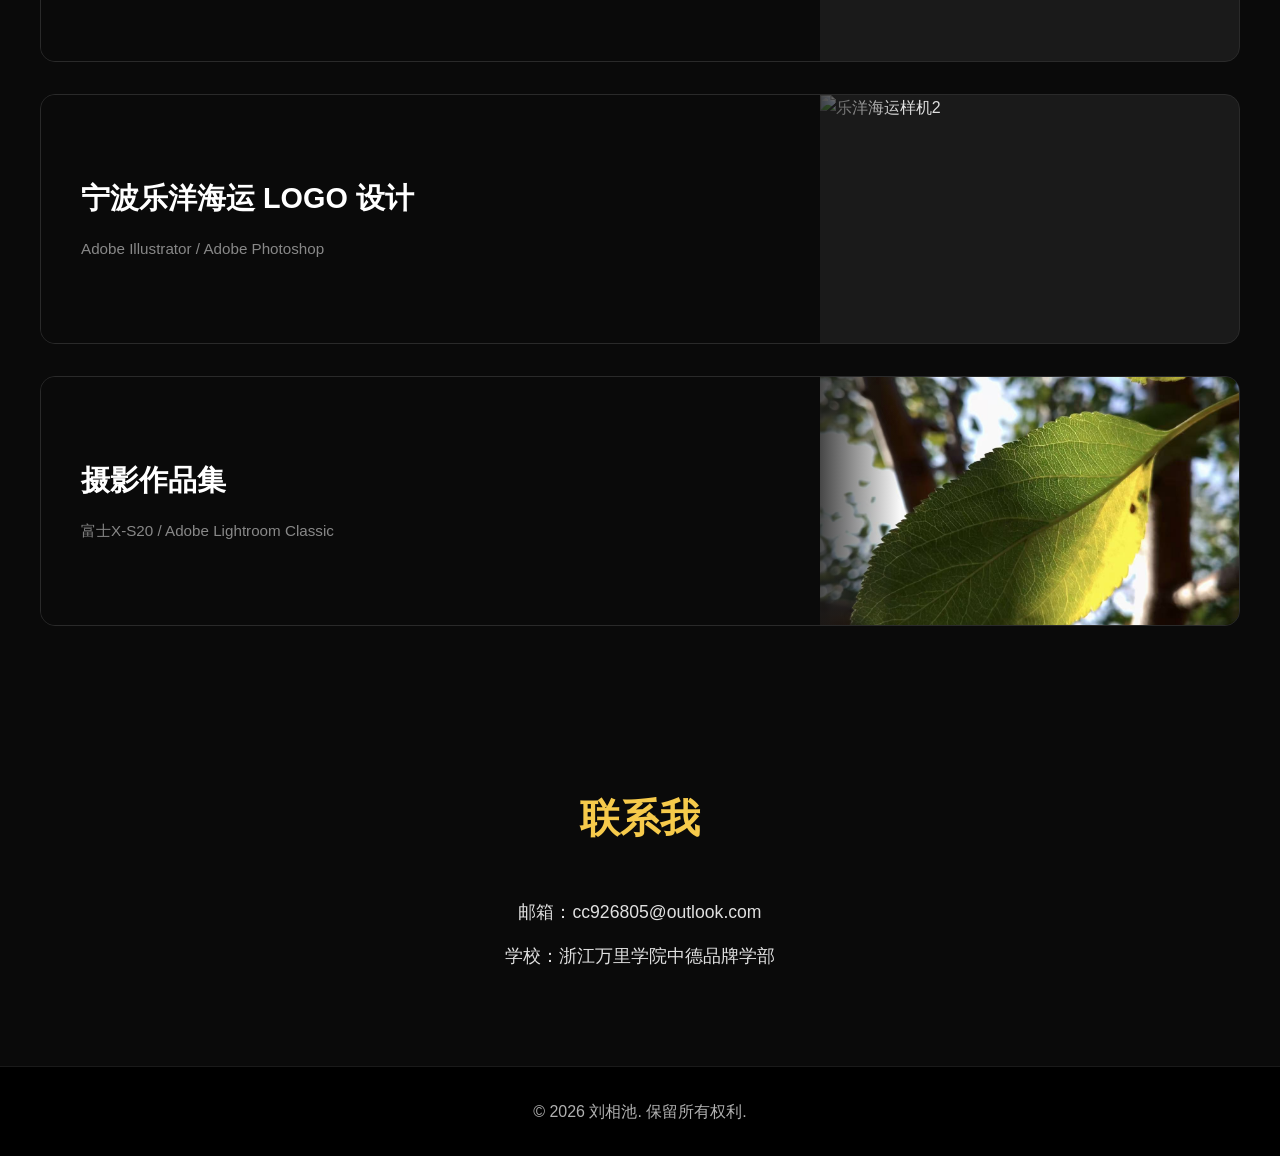
==== commit 7526d7bc: "恢复视频自动播放功能" ====
--- a/index.html
+++ b/index.html
@@ -113,7 +113,7 @@
                         </div>
                         <div class="card-right">
                             <div class="portfolio-preview">
-                                <img data-src="images/展板.jpg" alt="铁皮石斛展板" class="preview-image lazy-load">
+                                <img src="images/展板.jpg" alt="铁皮石斛展板" class="preview-image">
                             </div>
                         </div>
                     </div>
@@ -128,7 +128,7 @@
                         </div>
                         <div class="card-right">
                             <div class="portfolio-preview">
-                                <img data-src="images/展示图.png" alt="杭州地标建筑展示图" class="preview-image lazy-load">
+                                <img src="images/展示图.png" alt="杭州地标建筑展示图" class="preview-image">
                             </div>
                         </div>
                     </div>
@@ -142,11 +142,8 @@
                             <p class="software">Adobe Illustrator / Adobe After Effects</p>
                         </div>
                         <div class="card-right">
-                            <div class="portfolio-preview video-preview" data-video="images/final1.mp4">
-                                <div class="video-placeholder">
-                                    <div class="play-button">▶</div>
-                                    <p class="video-hint">点击播放视频</p>
-                                </div>
+                            <div class="portfolio-preview">
+                                <video src="images/final1.mp4" autoplay muted loop class="preview-video"></video>
                             </div>
                         </div>
                     </div>
@@ -161,7 +158,7 @@
                         </div>
                         <div class="card-right">
                             <div class="portfolio-preview">
-                                <img data-src="images/样机2.png" alt="乐洋海运样机2" class="preview-image lazy-load">
+                                <img src="images/样机2.png" alt="乐洋海运样机2" class="preview-image">
                             </div>
                         </div>
                     </div>
@@ -176,7 +173,7 @@
                         </div>
                         <div class="card-right">
                             <div class="portfolio-preview">
-                                <img data-src="images/叶.png" alt="摄影作品-叶" class="preview-image lazy-load">
+                                <img src="images/叶.png" alt="摄影作品-叶" class="preview-image">
                             </div>
                         </div>
                     </div>
--- a/style.css
+++ b/style.css
@@ -439,39 +439,6 @@
     transition: transform 0.4s ease;
 }
 
-/* 视频占位符样式 */
-.video-placeholder {
-    width: 100%;
-    height: 100%;
-    display: flex;
-    flex-direction: column;
-    align-items: center;
-    justify-content: center;
-    background: linear-gradient(135deg, #1a1a1a 0%, #2a2a2a 100%);
-    cursor: pointer;
-    transition: all 0.3s ease;
-}
-
-.play-button {
-    font-size: 3rem;
-    color: #f6ca4b;
-    margin-bottom: 10px;
-    transition: transform 0.3s ease;
-}
-
-.video-hint {
-    color: #b0b0b0;
-    font-size: 0.9rem;
-}
-
-.video-preview:hover .video-placeholder {
-    background: linear-gradient(135deg, #2a2a2a 0%, #3a3a3a 100%);
-}
-
-.video-preview:hover .play-button {
-    transform: scale(1.2);
-}
-
 .portfolio-card:hover .preview-image {
     transform: scale(1.05);
 }
